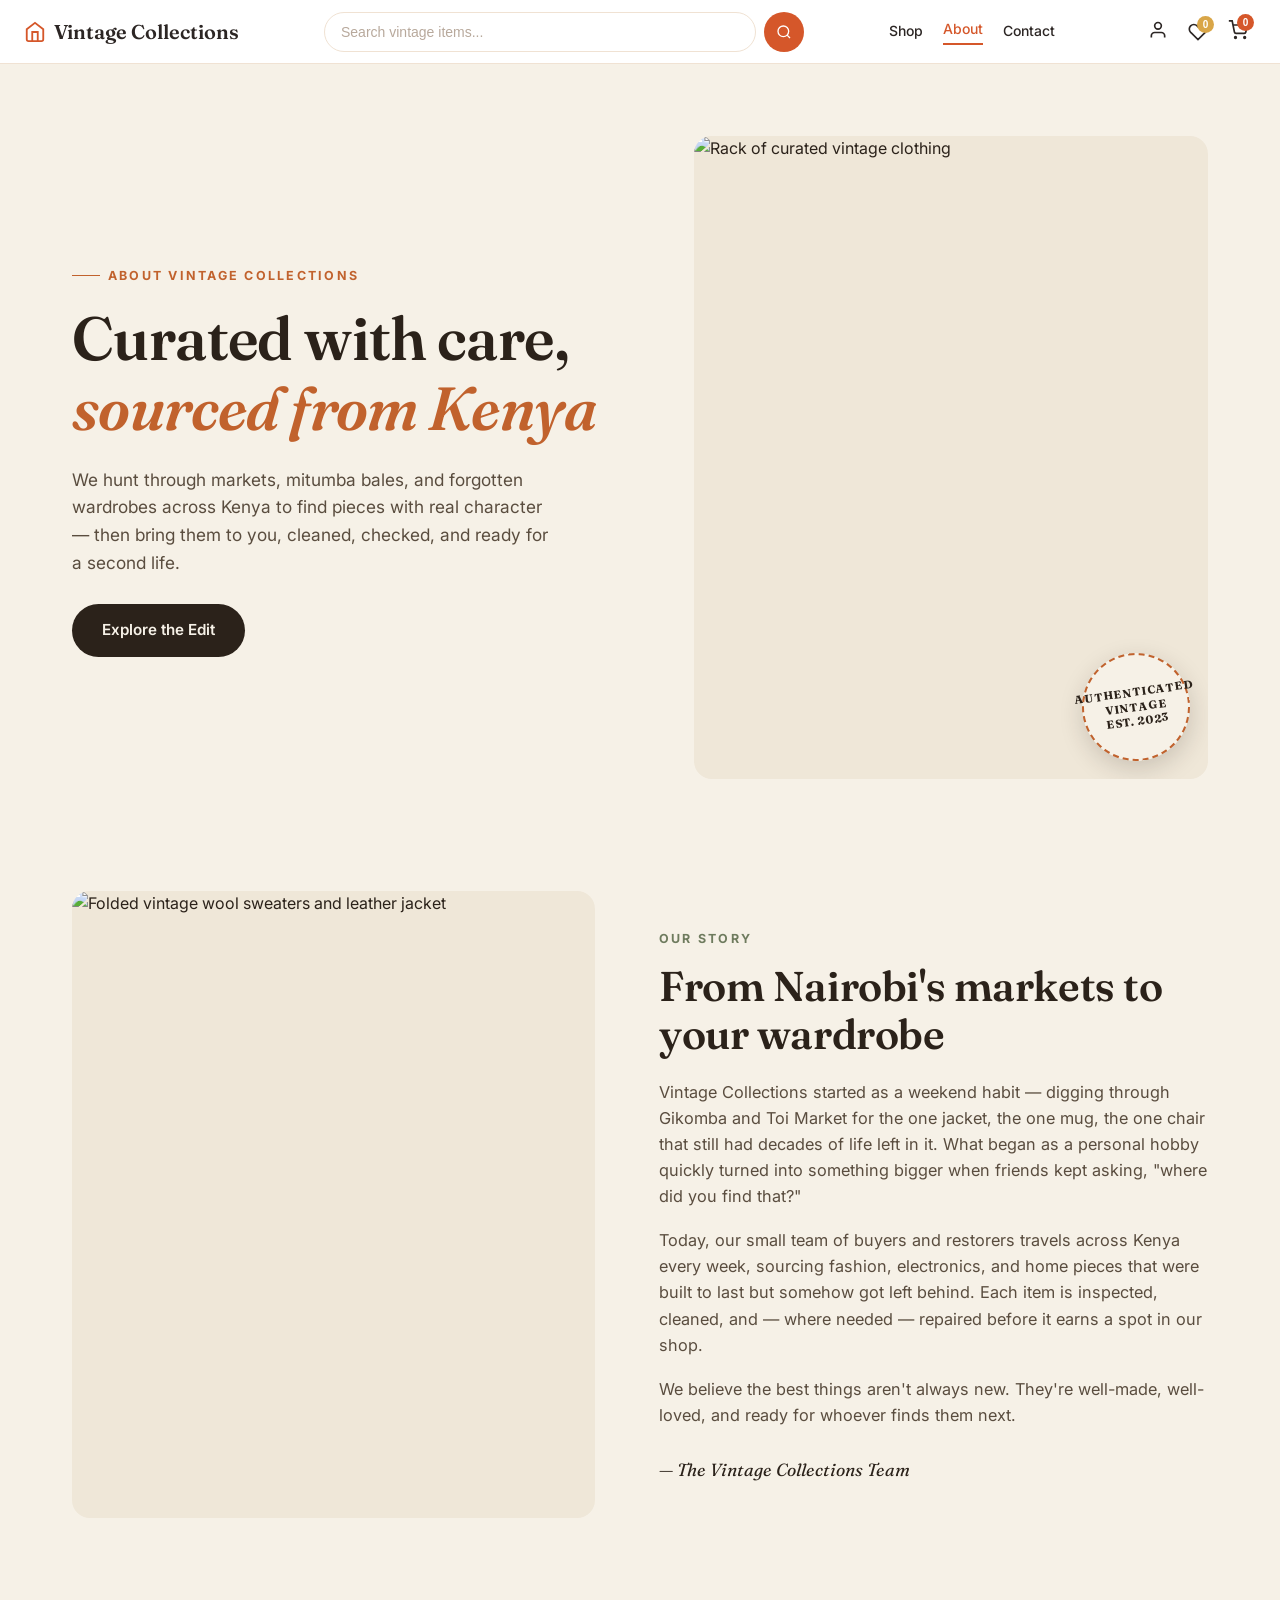
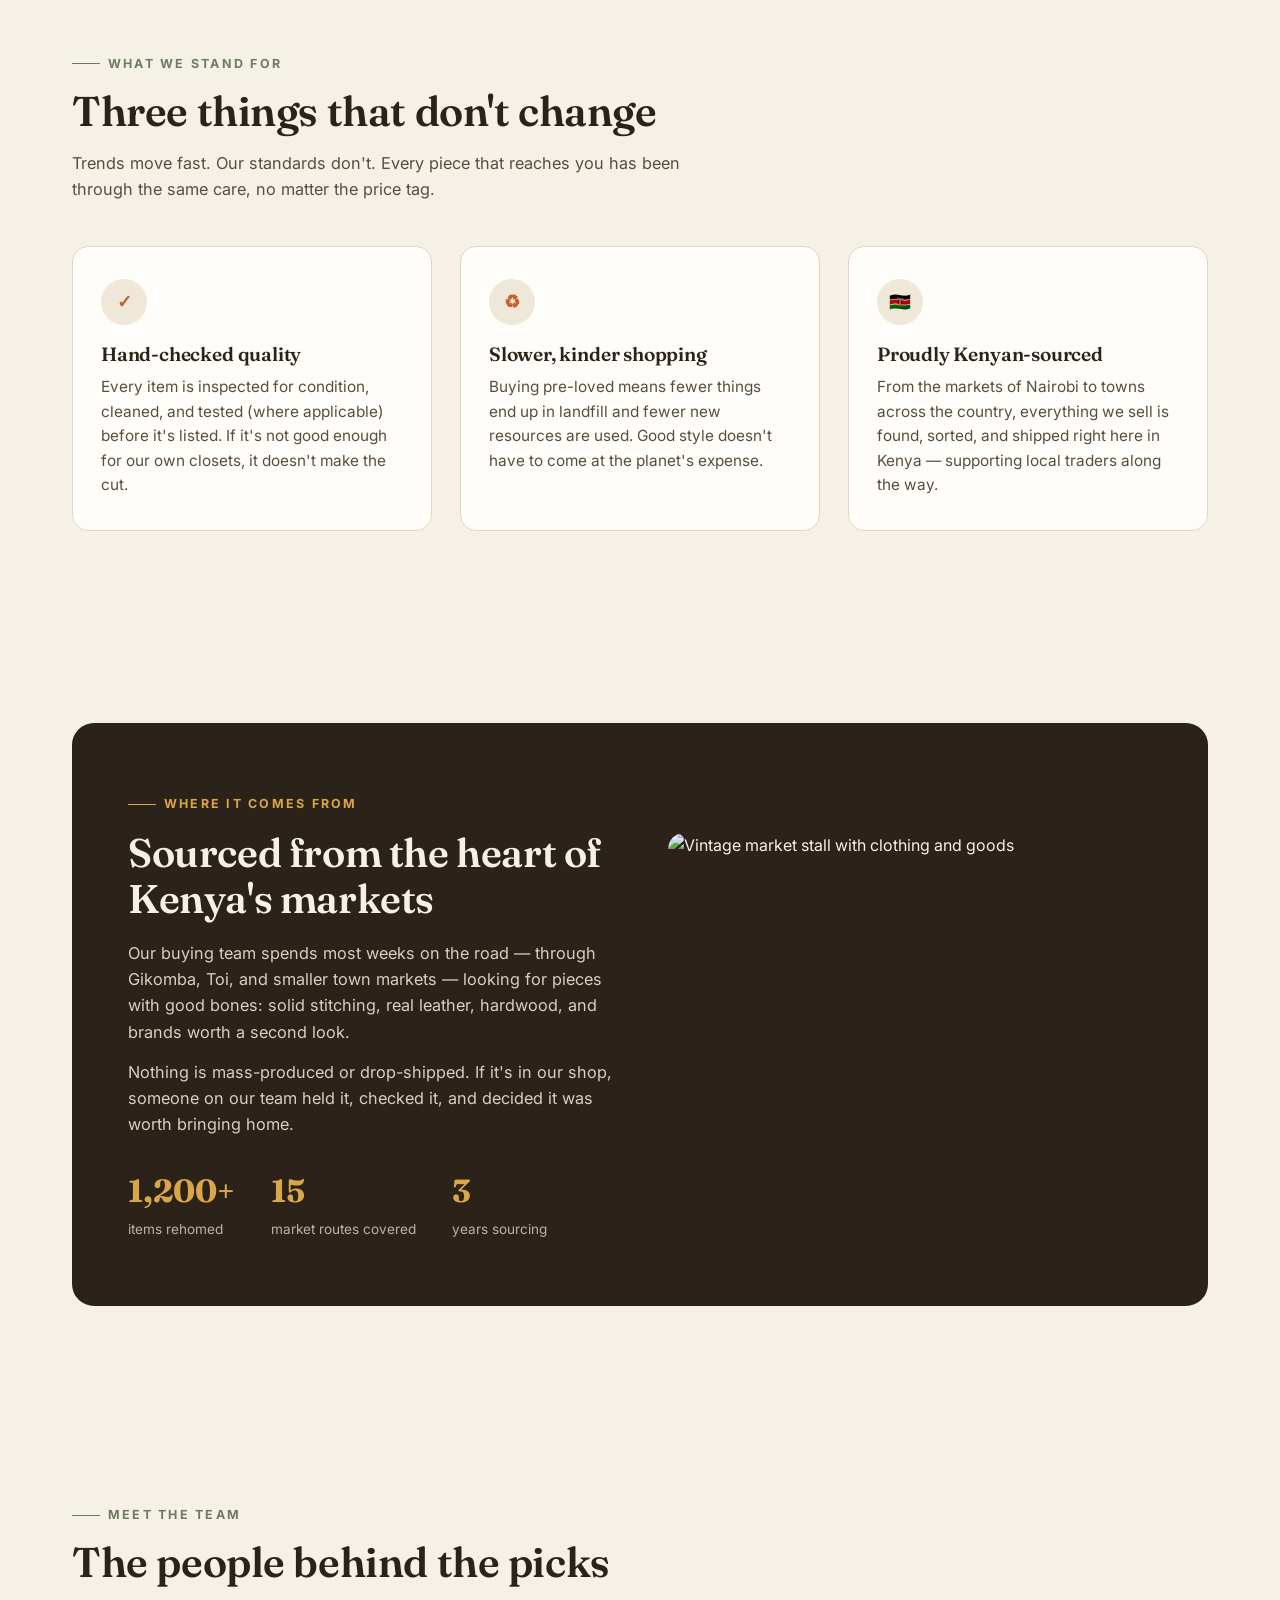
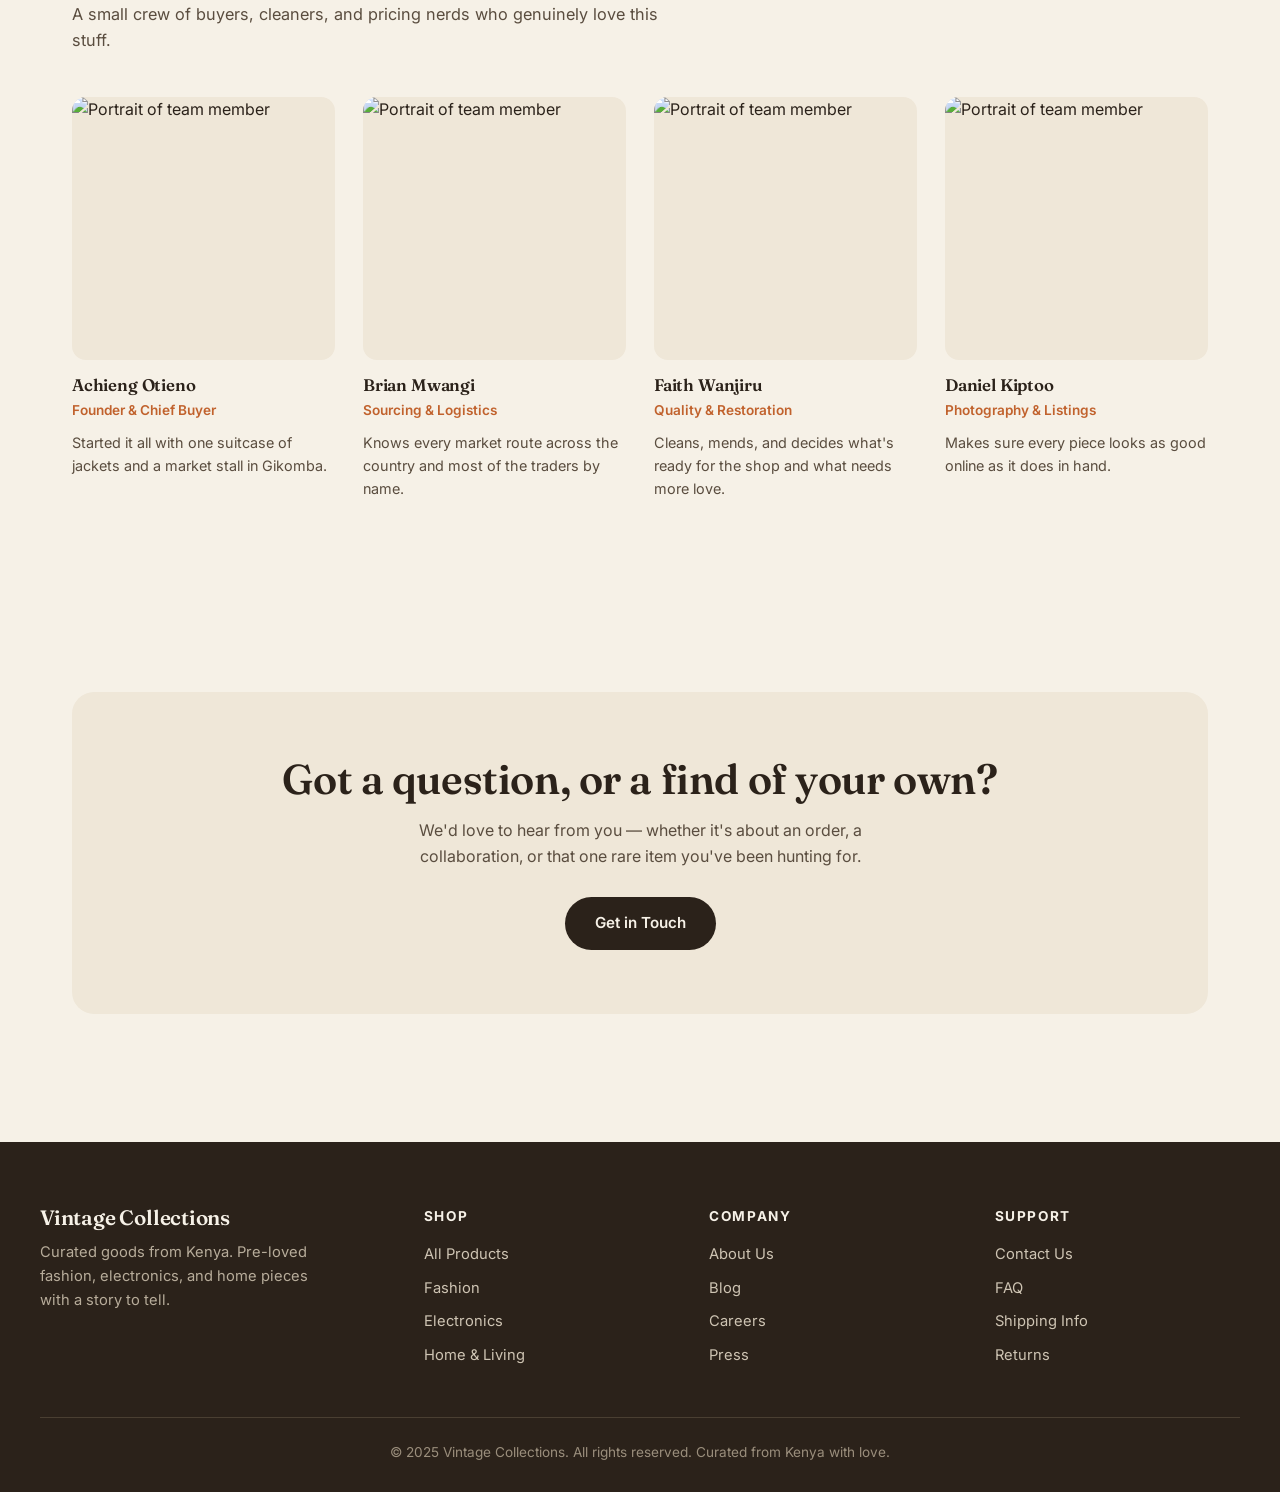
==== about.html @ 9d2c9db1 "contact and about page added" ====
<!doctype html>
<html lang="en">
  <head>
    <meta charset="UTF-8" />
    <meta name="viewport" content="width=device-width, initial-scale=1.0" />
    <title>About Us - Vintage Collections</title>
    <link rel="preconnect" href="https://fonts.googleapis.com" />
    <link rel="preconnect" href="https://fonts.gstatic.com" crossorigin />
    <link
      href="https://fonts.googleapis.com/css2?family=Fraunces:opsz,wght@9..144,400;9..144,500;9..144,600;9..144,700&family=Inter:wght@400;500;600;700&display=swap"
      rel="stylesheet"
    />
    <style>
      :root {
        --cream: #f6f1e7;
        --cream-deep: #efe7d8;
        --ink: #2b221a;
        --ink-soft: #5a4d3f;
        --terracotta: #c1622d;
        --terracotta-deep: #a24f22;
        --sage: #6e7b5e;
        --gold: #d9a648;
        --line: #e1d6c2;
        --white: #fffdf9;

        /* Nav specific variables */
        --primary: #d5572a;
        --primary-dark: #b8451f;
        --accent: #2f6f4f;
        --dark: #2c2624;
        --light: #fdf8f3;
        --border: #f0e2d3;
        --muted: #8a7d74;
      }

      * {
        box-sizing: border-box;
        margin: 0;
        padding: 0;
      }

      body {
        font-family: "Inter", sans-serif;
        background: var(--cream);
        color: var(--ink);
        line-height: 1.6;
        -webkit-font-smoothing: antialiased;
      }

      h1,
      h2,
      h3,
      h4 {
        font-family: "Fraunces", serif;
        font-weight: 600;
        line-height: 1.15;
        letter-spacing: -0.01em;
      }

      a {
        color: inherit;
        text-decoration: none;
      }
      img {
        display: block;
        max-width: 100%;
      }

      /* ============ NAV ============ */
      .nav-bar {
        background: white;
        border-bottom: 1px solid var(--border);
        padding: 0 24px;
        position: sticky;
        top: 0;
        z-index: 200;
        height: 64px;
        display: flex;
        align-items: center;
      }
      .nav-content {
        max-width: 1400px;
        margin: 0 auto;
        width: 100%;
        display: flex;
        justify-content: space-between;
        align-items: center;
        gap: 16px;
      }
      .logo {
        font-family: "Fraunces", serif;
        font-size: 20px;
        font-weight: 600;
        color: var(--dark);
        display: flex;
        align-items: center;
        gap: 8px;
        text-decoration: none;
        flex-shrink: 0;
      }
      .logo svg {
        color: var(--primary);
      }
      .search-bar {
        display: flex;
        gap: 8px;
        flex: 1;
        max-width: 480px;
      }
      .search-input {
        flex: 1;
        padding: 9px 16px;
        border: 1.5px solid var(--border);
        border-radius: 999px;
        font-size: 14px;
        outline: none;
        transition: border-color 200ms;
        background: white;
        color: var(--dark);
        min-width: 0;
      }
      .search-input::placeholder {
        color: #b8a99c;
      }
      .search-input:focus {
        border-color: var(--primary);
      }
      .search-btn {
        background-color: var(--primary);
        color: white;
        border: none;
        border-radius: 999px;
        width: 40px;
        height: 40px;
        display: flex;
        align-items: center;
        justify-content: center;
        cursor: pointer;
        flex-shrink: 0;
        transition: background-color 200ms;
      }
      .search-btn:hover {
        background-color: var(--primary-dark);
      }
      .nav-links {
        display: flex;
        gap: 20px;
        align-items: center;
      }
      .nav-link {
        color: var(--dark);
        text-decoration: none;
        font-size: 14px;
        font-weight: 500;
        transition: color 200ms;
        white-space: nowrap;
      }
      .nav-link:hover {
        color: var(--primary);
      }
      .nav-link.active {
        color: var(--primary);
        border-bottom: 2px solid var(--primary);
        padding-bottom: 2px;
      }
      .nav-icons {
        display: flex;
        gap: 4px;
        align-items: center;
      }
      .icon-btn {
        background: none;
        border: none;
        cursor: pointer;
        color: var(--dark);
        transition: color 200ms;
        padding: 8px;
        position: relative;
        border-radius: 8px;
      }
      .icon-btn:hover {
        color: var(--primary);
        background: #fdf3ee;
      }
      .cart-badge {
        position: absolute;
        top: 2px;
        right: 2px;
        background: var(--primary);
        color: white;
        border-radius: 50%;
        width: 17px;
        height: 17px;
        display: flex;
        align-items: center;
        justify-content: center;
        font-size: 10px;
        font-weight: 700;
      }
      .hamburger-btn {
        display: none;
        background: none;
        border: none;
        cursor: pointer;
        color: var(--dark);
        padding: 8px;
        border-radius: 8px;
        flex-shrink: 0;
      }
      .hamburger-btn:hover {
        background: #fdf3ee;
      }

      .desktop-wishlist {
        display: flex;
      }

      /* ============ MOBILE NAV DRAWER ============ */
      .mobile-nav-overlay {
        display: none;
        position: fixed;
        inset: 0;
        background: rgba(44, 38, 36, 0.5);
        z-index: 300;
      }
      .mobile-nav-drawer {
        position: fixed;
        top: 0;
        right: 0;
        width: 280px;
        height: 100vh;
        background: white;
        z-index: 400;
        padding: 24px;
        transform: translateX(100%);
        transition: transform 300ms ease;
        overflow-y: auto;
      }
      .mobile-nav-drawer.open {
        transform: translateX(0);
      }
      .mobile-nav-overlay.open {
        display: block;
      }
      .drawer-close {
        display: flex;
        justify-content: flex-end;
        margin-bottom: 24px;
      }
      .close-btn {
        background: none;
        border: none;
        cursor: pointer;
        color: var(--dark);
        padding: 8px;
        border-radius: 8px;
      }
      .close-btn:hover {
        background: #fdf3ee;
        color: var(--primary);
      }
      .drawer-links {
        display: flex;
        flex-direction: column;
        gap: 4px;
        margin-bottom: 24px;
      }
      .drawer-link {
        display: block;
        padding: 12px 16px;
        color: var(--dark);
        text-decoration: none;
        font-size: 15px;
        font-weight: 500;
        border-radius: 10px;
        transition: all 200ms;
      }
      .drawer-link:hover,
      .drawer-link.active {
        background: #fdf3ee;
        color: var(--primary);
      }
      .drawer-divider {
        height: 1px;
        background: var(--border);
        margin: 16px 0;
      }
      .drawer-action {
        display: flex;
        align-items: center;
        gap: 10px;
        padding: 12px 16px;
        color: var(--dark);
        font-size: 15px;
        font-weight: 500;
        border-radius: 10px;
        cursor: pointer;
        transition: all 200ms;
        background: none;
        border: none;
        width: 100%;
        text-align: left;
      }
      .drawer-action:hover {
        background: #fdf3ee;
        color: var(--primary);
      }

      /* ============ MOBILE SEARCH ============ */
      .mobile-search-bar {
        display: none;
        padding: 10px 16px;
        background: white;
        border-bottom: 1px solid var(--border);
      }
      .mobile-search-inner {
        display: flex;
        gap: 8px;
      }

      @media (max-width: 860px) {
        .desktop-wishlist {
          display: none !important;
        }
        .nav-links,
        .search-bar {
          display: none !important;
        }
        .hamburger-btn {
          display: flex !important;
        }
        .mobile-search-bar {
          display: block !important;
        }
      }
      /* ===== HERO ===== */
      .hero {
        max-width: 1200px;
        margin: 0 auto;
        padding: 72px 32px 48px;
        display: grid;
        grid-template-columns: 1.1fr 1fr;
        gap: 56px;
        align-items: center;
      }
      .hero-copy .eyebrow {
        display: inline-flex;
        align-items: center;
        gap: 8px;
        font-size: 0.78rem;
        font-weight: 700;
        letter-spacing: 0.18em;
        text-transform: uppercase;
        color: var(--terracotta);
        margin-bottom: 18px;
      }
      .hero-copy .eyebrow::before {
        content: "";
        width: 28px;
        height: 1px;
        background: var(--terracotta);
      }
      .hero-copy h1 {
        font-size: clamp(2.4rem, 5vw, 3.8rem);
        margin-bottom: 22px;
      }
      .hero-copy h1 em {
        font-style: italic;
        color: var(--terracotta);
      }
      .hero-copy p {
        font-size: 1.08rem;
        color: var(--ink-soft);
        max-width: 480px;
        margin-bottom: 28px;
      }
      .btn-primary {
        display: inline-block;
        background: var(--ink);
        color: var(--cream);
        padding: 14px 30px;
        border-radius: 999px;
        font-weight: 600;
        font-size: 0.95rem;
        transition:
          background 0.2s ease,
          transform 0.2s ease;
      }
      .btn-primary:hover {
        background: var(--terracotta-deep);
        transform: translateY(-1px);
      }

      .hero-art {
        position: relative;
        border-radius: 18px;
        overflow: hidden;
        aspect-ratio: 4/5;
        background: var(--cream-deep);
      }
      .hero-art img {
        width: 100%;
        height: 100%;
        object-fit: cover;
      }
      .hero-stamp {
        position: absolute;
        bottom: 18px;
        right: 18px;
        width: 108px;
        height: 108px;
        border-radius: 50%;
        background: var(--cream);
        border: 2px dashed var(--terracotta);
        display: flex;
        align-items: center;
        justify-content: center;
        text-align: center;
        font-family: "Fraunces", serif;
        font-size: 0.7rem;
        font-weight: 700;
        letter-spacing: 0.08em;
        text-transform: uppercase;
        color: var(--ink);
        line-height: 1.3;
        box-shadow: 0 8px 24px rgba(43, 34, 26, 0.18);
        transform: rotate(-8deg);
      }

      @media (max-width: 860px) {
        .hero {
          grid-template-columns: 1fr;
          padding-top: 40px;
        }
        .hero-art {
          order: -1;
          aspect-ratio: 16/10;
        }
      }

      /* ===== SECTION SHELL ===== */
      section {
        max-width: 1200px;
        margin: 0 auto;
        padding: 64px 32px;
      }
      .section-head {
        max-width: 620px;
        margin-bottom: 44px;
      }
      .section-head .eyebrow {
        display: inline-flex;
        align-items: center;
        gap: 8px;
        font-size: 0.78rem;
        font-weight: 700;
        letter-spacing: 0.18em;
        text-transform: uppercase;
        color: var(--sage);
        margin-bottom: 14px;
      }
      .section-head .eyebrow::before {
        content: "";
        width: 28px;
        height: 1px;
        background: var(--sage);
      }
      .section-head h2 {
        font-size: clamp(1.8rem, 3.4vw, 2.6rem);
        margin-bottom: 14px;
      }
      .section-head p {
        color: var(--ink-soft);
        font-size: 1.02rem;
      }

      /* ===== STORY (image + text) ===== */
      .story {
        display: grid;
        grid-template-columns: 1fr 1.05fr;
        gap: 64px;
        align-items: center;
      }
      .story-art {
        border-radius: 18px;
        overflow: hidden;
        aspect-ratio: 5/6;
        background: var(--cream-deep);
      }
      .story-art img {
        width: 100%;
        height: 100%;
        object-fit: cover;
      }
      .story-text h2 {
        font-size: clamp(1.8rem, 3.4vw, 2.6rem);
        margin-bottom: 20px;
      }
      .story-text p {
        color: var(--ink-soft);
        margin-bottom: 18px;
        font-size: 1.02rem;
      }
      .story-text p:last-of-type {
        margin-bottom: 0;
      }
      .story-text .signature {
        margin-top: 28px;
        font-family: "Fraunces", serif;
        font-style: italic;
        font-size: 1.1rem;
        color: var(--ink);
      }

      @media (max-width: 860px) {
        .story {
          grid-template-columns: 1fr;
          gap: 32px;
        }
        .story-art {
          order: -1;
        }
      }

      /* ===== VALUES ===== */
      .values-grid {
        display: grid;
        grid-template-columns: repeat(3, 1fr);
        gap: 28px;
      }
      .value-card {
        background: var(--white);
        border: 1px solid var(--line);
        border-radius: 16px;
        padding: 32px 28px;
      }
      .value-card .mark {
        width: 46px;
        height: 46px;
        border-radius: 50%;
        background: var(--cream-deep);
        display: flex;
        align-items: center;
        justify-content: center;
        margin-bottom: 18px;
        font-family: "Fraunces", serif;
        font-weight: 700;
        font-size: 1.1rem;
        color: var(--terracotta);
      }
      .value-card h3 {
        font-size: 1.2rem;
        margin-bottom: 10px;
      }
      .value-card p {
        color: var(--ink-soft);
        font-size: 0.96rem;
      }

      @media (max-width: 860px) {
        .values-grid {
          grid-template-columns: 1fr;
          gap: 20px;
        }
      }

      /* ===== SOURCING BANNER ===== */
      .sourcing {
        background: var(--ink);
        color: var(--cream);
        border-radius: 22px;
        padding: 64px 56px;
        display: grid;
        grid-template-columns: 1fr 1fr;
        gap: 56px;
        align-items: center;
        margin: 64px auto;
      }
      .sourcing .eyebrow {
        display: inline-flex;
        align-items: center;
        gap: 8px;
        font-size: 0.78rem;
        font-weight: 700;
        letter-spacing: 0.18em;
        text-transform: uppercase;
        color: var(--gold);
        margin-bottom: 16px;
      }
      .sourcing .eyebrow::before {
        content: "";
        width: 28px;
        height: 1px;
        background: var(--gold);
      }
      .sourcing h2 {
        font-size: clamp(1.8rem, 3.4vw, 2.5rem);
        margin-bottom: 18px;
      }
      .sourcing p {
        color: #d8cfc0;
        font-size: 1.02rem;
        margin-bottom: 14px;
      }
      .sourcing-stats {
        display: flex;
        gap: 36px;
        margin-top: 28px;
        flex-wrap: wrap;
      }
      .sourcing-stats div strong {
        display: block;
        font-family: "Fraunces", serif;
        font-size: 2rem;
        color: var(--gold);
      }
      .sourcing-stats div span {
        font-size: 0.85rem;
        color: #bdb3a2;
      }
      .sourcing-art {
        border-radius: 16px;
        overflow: hidden;
        aspect-ratio: 4/3;
      }
      .sourcing-art img {
        width: 100%;
        height: 100%;
        object-fit: cover;
      }

      @media (max-width: 860px) {
        .sourcing {
          grid-template-columns: 1fr;
          padding: 40px 28px;
          gap: 32px;
        }
        .sourcing-art {
          order: -1;
        }
      }

      /* ===== TEAM ===== */
      .team-grid {
        display: grid;
        grid-template-columns: repeat(4, 1fr);
        gap: 28px;
      }
      .team-card .photo {
        border-radius: 14px;
        overflow: hidden;
        aspect-ratio: 1/1;
        margin-bottom: 16px;
        background: var(--cream-deep);
      }
      .team-card .photo img {
        width: 100%;
        height: 100%;
        object-fit: cover;
      }
      .team-card h4 {
        font-size: 1.05rem;
        margin-bottom: 2px;
      }
      .team-card span {
        font-size: 0.85rem;
        color: var(--terracotta);
        font-weight: 600;
      }
      .team-card p {
        font-size: 0.9rem;
        color: var(--ink-soft);
        margin-top: 8px;
      }

      @media (max-width: 980px) {
        .team-grid {
          grid-template-columns: repeat(2, 1fr);
          gap: 24px;
        }
      }
      @media (max-width: 560px) {
        .team-grid {
          grid-template-columns: 1fr;
        }
      }

      /* ===== CTA ===== */
      .cta {
        text-align: center;
        background: var(--cream-deep);
        border-radius: 22px;
        padding: 64px 32px;
        margin: 64px auto;
      }
      .cta h2 {
        font-size: clamp(1.8rem, 3.4vw, 2.6rem);
        margin-bottom: 14px;
      }
      .cta p {
        color: var(--ink-soft);
        max-width: 480px;
        margin: 0 auto 28px;
      }

      /* ===== FOOTER ===== */
      footer {
        background: var(--ink);
        color: #cec4b3;
        padding: 64px 32px 28px;
      }
      .footer-inner {
        max-width: 1200px;
        margin: 0 auto;
        display: grid;
        grid-template-columns: 1.4fr 1fr 1fr 1fr;
        gap: 40px;
        padding-bottom: 40px;
        border-bottom: 1px solid #4a3f32;
      }
      .footer-inner h4 {
        font-family: "Fraunces", serif;
        color: var(--cream);
        font-size: 1.3rem;
        margin-bottom: 12px;
      }
      .footer-brand p {
        font-size: 0.92rem;
        max-width: 280px;
        color: #b7ac9a;
      }
      .footer-col h5 {
        color: var(--cream);
        font-size: 0.85rem;
        font-weight: 700;
        letter-spacing: 0.12em;
        text-transform: uppercase;
        margin-bottom: 16px;
      }
      .footer-col ul {
        list-style: none;
      }
      .footer-col li {
        margin-bottom: 10px;
        font-size: 0.92rem;
      }
      .footer-col a:hover {
        color: var(--gold);
      }
      .footer-bottom {
        max-width: 1200px;
        margin: 0 auto;
        padding-top: 24px;
        font-size: 0.85rem;
        color: #9a8e7c;
        text-align: center;
      }

      @media (max-width: 860px) {
        .footer-inner {
          grid-template-columns: 1fr 1fr;
          gap: 32px;
        }
        .footer-brand {
          grid-column: 1/-1;
        }
      }
    </style>
  </head>
  <body>
    <!-- ============ NAV BAR ============ -->
    <nav class="nav-bar">
      <div class="nav-content">
        <a href="index.html" class="logo">
          <svg
            viewBox="0 0 24 24"
            fill="none"
            stroke="currentColor"
            stroke-width="2"
            width="22"
            height="22"
          >
            <path d="M3 9l9-7 9 7v11a2 2 0 0 1-2 2H5a2 2 0 0 1-2-2z"></path>
            <polyline points="9 22 9 12 15 12 15 22"></polyline>
          </svg>
          <span>Vintage Collections</span>
        </a>

        <!-- Desktop Search -->
        <div class="search-bar">
          <input
            type="text"
            class="search-input"
            id="search-input"
            placeholder="Search vintage items..."
          />
          <button class="search-btn" onclick="performSearch()">
            <svg
              viewBox="0 0 24 24"
              fill="none"
              stroke="currentColor"
              stroke-width="2"
              width="16"
              height="16"
            >
              <circle cx="11" cy="11" r="8"></circle>
              <path d="m21 21-4.35-4.35"></path>
            </svg>
          </button>
        </div>

        <!-- Desktop Nav Links -->
        <div class="nav-links">
          <a href="shop.html" class="nav-link">Shop</a>
          <a href="about.html" class="nav-link active">About</a>
          <a href="contact.html" class="nav-link">Contact</a>
        </div>

        <!-- Icons -->
        <div class="nav-icons">
          <button class="icon-btn" onclick="goToAccount()" title="Account">
            <svg
              viewBox="0 0 24 24"
              fill="none"
              stroke="currentColor"
              stroke-width="2"
              width="20"
              height="20"
            >
              <path d="M20 21v-2a4 4 0 0 0-4-4H8a4 4 0 0 0-4 4v2"></path>
              <circle cx="12" cy="7" r="4"></circle>
            </svg>
          </button>
          <button
            class="icon-btn desktop-wishlist"
            onclick="toggleWishlistPanel()"
            title="Wishlist"
          >
            <svg
              viewBox="0 0 24 24"
              fill="none"
              stroke="currentColor"
              stroke-width="2"
              width="20"
              height="20"
            >
              <path
                d="M20.84 4.61a5.5 5.5 0 0 0-7.78 0L12 5.67l-1.06-1.06a5.5 5.5 0 0 0-7.78 7.78l1.06 1.06L12 21.23l7.78-7.78 1.06-1.06a5.5 5.5 0 0 0 0-7.78z"
              ></path>
            </svg>
            <span
              class="cart-badge"
              id="wishlist-count"
              style="background: var(--gold)"
              >0</span
            >
          </button>
          <button class="icon-btn" onclick="goToCart()" title="Cart">
            <svg
              viewBox="0 0 24 24"
              fill="none"
              stroke="currentColor"
              stroke-width="2"
              width="20"
              height="20"
            >
              <circle cx="9" cy="21" r="1"></circle>
              <circle cx="20" cy="21" r="1"></circle>
              <path
                d="M1 1h4l2.68 13.39a2 2 0 0 0 2 1.61h9.72a2 2 0 0 0 2-1.61L23 6H6"
              ></path>
            </svg>
            <span class="cart-badge" id="cart-count">0</span>
          </button>
          <!-- Hamburger -->
          <button class="hamburger-btn" onclick="openMobileNav()" title="Menu">
            <svg
              viewBox="0 0 24 24"
              fill="none"
              stroke="currentColor"
              stroke-width="2"
              width="22"
              height="22"
            >
              <line x1="3" y1="6" x2="21" y2="6"></line>
              <line x1="3" y1="12" x2="21" y2="12"></line>
              <line x1="3" y1="18" x2="21" y2="18"></line>
            </svg>
          </button>
        </div>
      </div>
    </nav>

    <!-- Mobile Search Bar -->
    <div class="mobile-search-bar">
      <div class="mobile-search-inner">
        <input
          type="text"
          class="search-input"
          id="mobile-search-input"
          placeholder="Search vintage items..."
          style="flex: 1"
        />
        <button class="search-btn" onclick="performMobileSearch()">
          <svg
            viewBox="0 0 24 24"
            fill="none"
            stroke="currentColor"
            stroke-width="2"
            width="16"
            height="16"
          >
            <circle cx="11" cy="11" r="8"></circle>
            <path d="m21 21-4.35-4.35"></path>
          </svg>
        </button>
      </div>
    </div>

    <!-- Mobile Nav Drawer -->
    <div
      class="mobile-nav-overlay"
      id="mobile-nav-overlay"
      onclick="closeMobileNav()"
    ></div>
    <div class="mobile-nav-drawer" id="mobile-nav-drawer">
      <div class="drawer-close">
        <button class="close-btn" onclick="closeMobileNav()">
          <svg
            viewBox="0 0 24 24"
            fill="none"
            stroke="currentColor"
            stroke-width="2"
            width="22"
            height="22"
          >
            <line x1="18" y1="6" x2="6" y2="18"></line>
            <line x1="6" y1="6" x2="18" y2="18"></line>
          </svg>
        </button>
      </div>
      <div class="drawer-links">
        <a href="index.html" class="drawer-link">Home</a>
        <a href="shop.html" class="drawer-link">Shop</a>
        <a href="about.html" class="drawer-link active">About</a>
        <a href="contact.html" class="drawer-link">Contact</a>
      </div>
      <div class="drawer-divider"></div>
      <button
        class="drawer-action"
        onclick="
          goToAccount();
          closeMobileNav();
        "
      >
        <svg
          viewBox="0 0 24 24"
          fill="none"
          stroke="currentColor"
          stroke-width="2"
          width="18"
          height="18"
        >
          <path d="M20 21v-2a4 4 0 0 0-4-4H8a4 4 0 0 0-4 4v2"></path>
          <circle cx="12" cy="7" r="4"></circle>
        </svg>
        My Account
      </button>
      <button
        class="drawer-action"
        onclick="
          toggleWishlistPanel();
          closeMobileNav();
        "
      >
        <svg
          viewBox="0 0 24 24"
          fill="none"
          stroke="currentColor"
          stroke-width="2"
          width="18"
          height="18"
        >
          <path
            d="M20.84 4.61a5.5 5.5 0 0 0-7.78 0L12 5.67l-1.06-1.06a5.5 5.5 0 0 0-7.78 7.78l1.06 1.06L12 21.23l7.78-7.78 1.06-1.06a5.5 5.5 0 0 0 0-7.78z"
          ></path>
        </svg>
        Wishlist
      </button>
      <button
        class="drawer-action"
        onclick="
          goToCart();
          closeMobileNav();
        "
      >
        <svg
          viewBox="0 0 24 24"
          fill="none"
          stroke="currentColor"
          stroke-width="2"
          width="18"
          height="18"
        >
          <circle cx="9" cy="21" r="1"></circle>
          <circle cx="20" cy="21" r="1"></circle>
          <path
            d="M1 1h4l2.68 13.39a2 2 0 0 0 2 1.61h9.72a2 2 0 0 0 2-1.61L23 6H6"
          ></path>
        </svg>
        Cart
      </button>
      <div class="drawer-divider"></div>
      <button
        class="drawer-action"
        onclick="
          openAllFilters();
          closeMobileNav();
        "
      >
        <svg
          viewBox="0 0 24 24"
          fill="none"
          stroke="currentColor"
          stroke-width="2"
          width="18"
          height="18"
        >
          <line x1="4" y1="6" x2="20" y2="6"></line>
          <line x1="8" y1="12" x2="20" y2="12"></line>
          <line x1="4" y1="18" x2="20" y2="18"></line>
        </svg>
        Filters
      </button>
    </div>

    <!-- HERO -->
    <section class="hero">
      <div class="hero-copy">
        <div class="eyebrow">About Vintage Collections</div>
        <h1>Curated with care, <em>sourced from Kenya</em></h1>
        <p>
          We hunt through markets, mitumba bales, and forgotten wardrobes across
          Kenya to find pieces with real character — then bring them to you,
          cleaned, checked, and ready for a second life.
        </p>
        <a href="shop.html" class="btn-primary">Explore the Edit</a>
      </div>
      <div class="hero-art">
        <img
          src="https://www.pinterest.com/pin/611997036917099411/"
          alt="Rack of curated vintage clothing"
        />
        <div class="hero-stamp">Authenticated<br />Vintage<br />Est. 2023</div>
      </div>
    </section>

    <!-- STORY -->
    <section class="story">
      <div class="story-art">
        <img
          src="https://images.unsplash.com/photo-1567401893414-76b7b1e5a7a5?q=80&w=900&auto=format&fit=crop"
          alt="Folded vintage wool sweaters and leather jacket"
        />
      </div>
      <div class="story-text">
        <div
          class="eyebrow"
          style="
            display: inline-flex;
            align-items: center;
            gap: 8px;
            font-size: 0.78rem;
            font-weight: 700;
            letter-spacing: 0.18em;
            text-transform: uppercase;
            color: var(--sage);
            margin-bottom: 14px;
          "
        >
          Our Story
        </div>
        <h2>From Nairobi's markets to your wardrobe</h2>
        <p>
          Vintage Collections started as a weekend habit — digging through
          Gikomba and Toi Market for the one jacket, the one mug, the one chair
          that still had decades of life left in it. What began as a personal
          hobby quickly turned into something bigger when friends kept asking,
          "where did you find that?"
        </p>
        <p>
          Today, our small team of buyers and restorers travels across Kenya
          every week, sourcing fashion, electronics, and home pieces that were
          built to last but somehow got left behind. Each item is inspected,
          cleaned, and — where needed — repaired before it earns a spot in our
          shop.
        </p>
        <p>
          We believe the best things aren't always new. They're well-made,
          well-loved, and ready for whoever finds them next.
        </p>
        <div class="signature">— The Vintage Collections Team</div>
      </div>
    </section>

    <!-- VALUES -->
    <section>
      <div class="section-head">
        <div class="eyebrow">What We Stand For</div>
        <h2>Three things that don't change</h2>
        <p>
          Trends move fast. Our standards don't. Every piece that reaches you
          has been through the same care, no matter the price tag.
        </p>
      </div>
      <div class="values-grid">
        <div class="value-card">
          <div class="mark">✓</div>
          <h3>Hand-checked quality</h3>
          <p>
            Every item is inspected for condition, cleaned, and tested (where
            applicable) before it's listed. If it's not good enough for our own
            closets, it doesn't make the cut.
          </p>
        </div>
        <div class="value-card">
          <div class="mark">♻</div>
          <h3>Slower, kinder shopping</h3>
          <p>
            Buying pre-loved means fewer things end up in landfill and fewer new
            resources are used. Good style doesn't have to come at the planet's
            expense.
          </p>
        </div>
        <div class="value-card">
          <div class="mark">🇰🇪</div>
          <h3>Proudly Kenyan-sourced</h3>
          <p>
            From the markets of Nairobi to towns across the country, everything
            we sell is found, sorted, and shipped right here in Kenya —
            supporting local traders along the way.
          </p>
        </div>
      </div>
    </section>

    <!-- SOURCING -->
    <section>
      <div class="sourcing">
        <div>
          <div class="eyebrow">Where It Comes From</div>
          <h2>Sourced from the heart of Kenya's markets</h2>
          <p>
            Our buying team spends most weeks on the road — through Gikomba,
            Toi, and smaller town markets — looking for pieces with good bones:
            solid stitching, real leather, hardwood, and brands worth a second
            look.
          </p>
          <p>
            Nothing is mass-produced or drop-shipped. If it's in our shop,
            someone on our team held it, checked it, and decided it was worth
            bringing home.
          </p>
          <div class="sourcing-stats">
            <div>
              <strong>1,200+</strong>
              <span>items rehomed</span>
            </div>
            <div>
              <strong>15</strong>
              <span>market routes covered</span>
            </div>
            <div>
              <strong>3</strong>
              <span>years sourcing</span>
            </div>
          </div>
        </div>
        <div class="sourcing-art">
          <img
            src="https://images.unsplash.com/photo-1601084881623-cdf9a8ea242c?q=80&w=900&auto=format&fit=crop"
            alt="Vintage market stall with clothing and goods"
          />
        </div>
      </div>
    </section>

    <!-- TEAM -->
    <section>
      <div class="section-head">
        <div class="eyebrow">Meet The Team</div>
        <h2>The people behind the picks</h2>
        <p>
          A small crew of buyers, cleaners, and pricing nerds who genuinely love
          this stuff.
        </p>
      </div>
      <div class="team-grid">
        <div class="team-card">
          <div class="photo">
            <img
              src="https://images.unsplash.com/photo-1573496359142-b8d87734a5a2?q=80&w=400&auto=format&fit=crop"
              alt="Portrait of team member"
            />
          </div>
          <h4>Achieng Otieno</h4>
          <span>Founder &amp; Chief Buyer</span>
          <p>
            Started it all with one suitcase of jackets and a market stall in
            Gikomba.
          </p>
        </div>
        <div class="team-card">
          <div class="photo">
            <img
              src="https://images.unsplash.com/photo-1607746882042-944635dfe10e?q=80&w=400&auto=format&fit=crop"
              alt="Portrait of team member"
            />
          </div>
          <h4>Brian Mwangi</h4>
          <span>Sourcing &amp; Logistics</span>
          <p>
            Knows every market route across the country and most of the traders
            by name.
          </p>
        </div>
        <div class="team-card">
          <div class="photo">
            <img
              src="https://images.unsplash.com/photo-1580489944761-15a19d654956?q=80&w=400&auto=format&fit=crop"
              alt="Portrait of team member"
            />
          </div>
          <h4>Faith Wanjiru</h4>
          <span>Quality &amp; Restoration</span>
          <p>
            Cleans, mends, and decides what's ready for the shop and what needs
            more love.
          </p>
        </div>
        <div class="team-card">
          <div class="photo">
            <img
              src="https://images.unsplash.com/photo-1556157382-97eda2d62296?q=80&w=400&auto=format&fit=crop"
              alt="Portrait of team member"
            />
          </div>
          <h4>Daniel Kiptoo</h4>
          <span>Photography &amp; Listings</span>
          <p>Makes sure every piece looks as good online as it does in hand.</p>
        </div>
      </div>
    </section>

    <!-- CTA -->
    <section>
      <div class="cta">
        <h2>Got a question, or a find of your own?</h2>
        <p>
          We'd love to hear from you — whether it's about an order, a
          collaboration, or that one rare item you've been hunting for.
        </p>
        <a href="#" class="btn-primary">Get in Touch</a>
      </div>
    </section>

    <!-- FOOTER -->
    <footer>
      <div class="footer-inner">
        <div class="footer-brand">
          <h4>Vintage Collections</h4>
          <p>
            Curated goods from Kenya. Pre-loved fashion, electronics, and home
            pieces with a story to tell.
          </p>
        </div>
        <div class="footer-col">
          <h5>Shop</h5>
          <ul>
            <li><a href="shop.html">All Products</a></li>
            <li><a href="shop.html">Fashion</a></li>
            <li><a href="shop.html">Electronics</a></li>
            <li><a href="shop.html">Home &amp; Living</a></li>
          </ul>
        </div>
        <div class="footer-col">
          <h5>Company</h5>
          <ul>
            <li><a href="about.html">About Us</a></li>
            <li><a href="#">Blog</a></li>
            <li><a href="#">Careers</a></li>
            <li><a href="#">Press</a></li>
          </ul>
        </div>
        <div class="footer-col">
          <h5>Support</h5>
          <ul>
            <li><a href="#">Contact Us</a></li>
            <li><a href="#">FAQ</a></li>
            <li><a href="#">Shipping Info</a></li>
            <li><a href="#">Returns</a></li>
          </ul>
        </div>
      </div>
      <div class="footer-bottom">
        © 2025 Vintage Collections. All rights reserved. Curated from Kenya with
        love.
      </div>
    </footer>
    <script>
      // ============ Mobile Nav ============
      function openMobileNav() {
        document.getElementById("mobile-nav-drawer").classList.add("open");
        document.getElementById("mobile-nav-overlay").classList.add("open");
        document.body.style.overflow = "hidden";
      }
      function closeMobileNav() {
        document.getElementById("mobile-nav-drawer").classList.remove("open");
        document.getElementById("mobile-nav-overlay").classList.remove("open");
        document.body.style.overflow = "";
      }

      window.goToCart = () => {
        if (window.showToast) window.showToast("🛒 Cart functionality");
        else alert("Cart clicked");
      };
      window.goToAccount = () => (window.location.href = "account.html");
      window.toggleWishlistPanel = () =>
        (window.location.href = "account.html");

      window.performSearch = () => {
        const q = document.getElementById("search-input").value.trim();
        if (q)
          window.location.href = `shop.html?search=${encodeURIComponent(q)}`;
      };
      window.performMobileSearch = () => {
        const q = document.getElementById("mobile-search-input").value.trim();
        if (q)
          window.location.href = `shop.html?search=${encodeURIComponent(q)}`;
      };

      document.addEventListener("keydown", (e) => {
        if (e.key === "Enter") {
          if (document.activeElement?.id === "search-input") performSearch();
          if (document.activeElement?.id === "mobile-search-input")
            performMobileSearch();
        }
      });

      function showToast(message) {
        const t = document.createElement("div");
        t.style.cssText =
          "position:fixed;bottom:24px;right:24px;background:#2c2624;color:white;padding:12px 20px;border-radius:10px;font-size:14px;z-index:9999;box-shadow:0 8px 24px rgba(0,0,0,0.15);";
        t.textContent = message;
        document.body.appendChild(t);
        setTimeout(() => {
          t.style.opacity = "0";
          t.style.transition = "opacity 300ms";
          setTimeout(() => t.remove(), 300);
        }, 3000);
      }
    </script>
  </body>
</html>
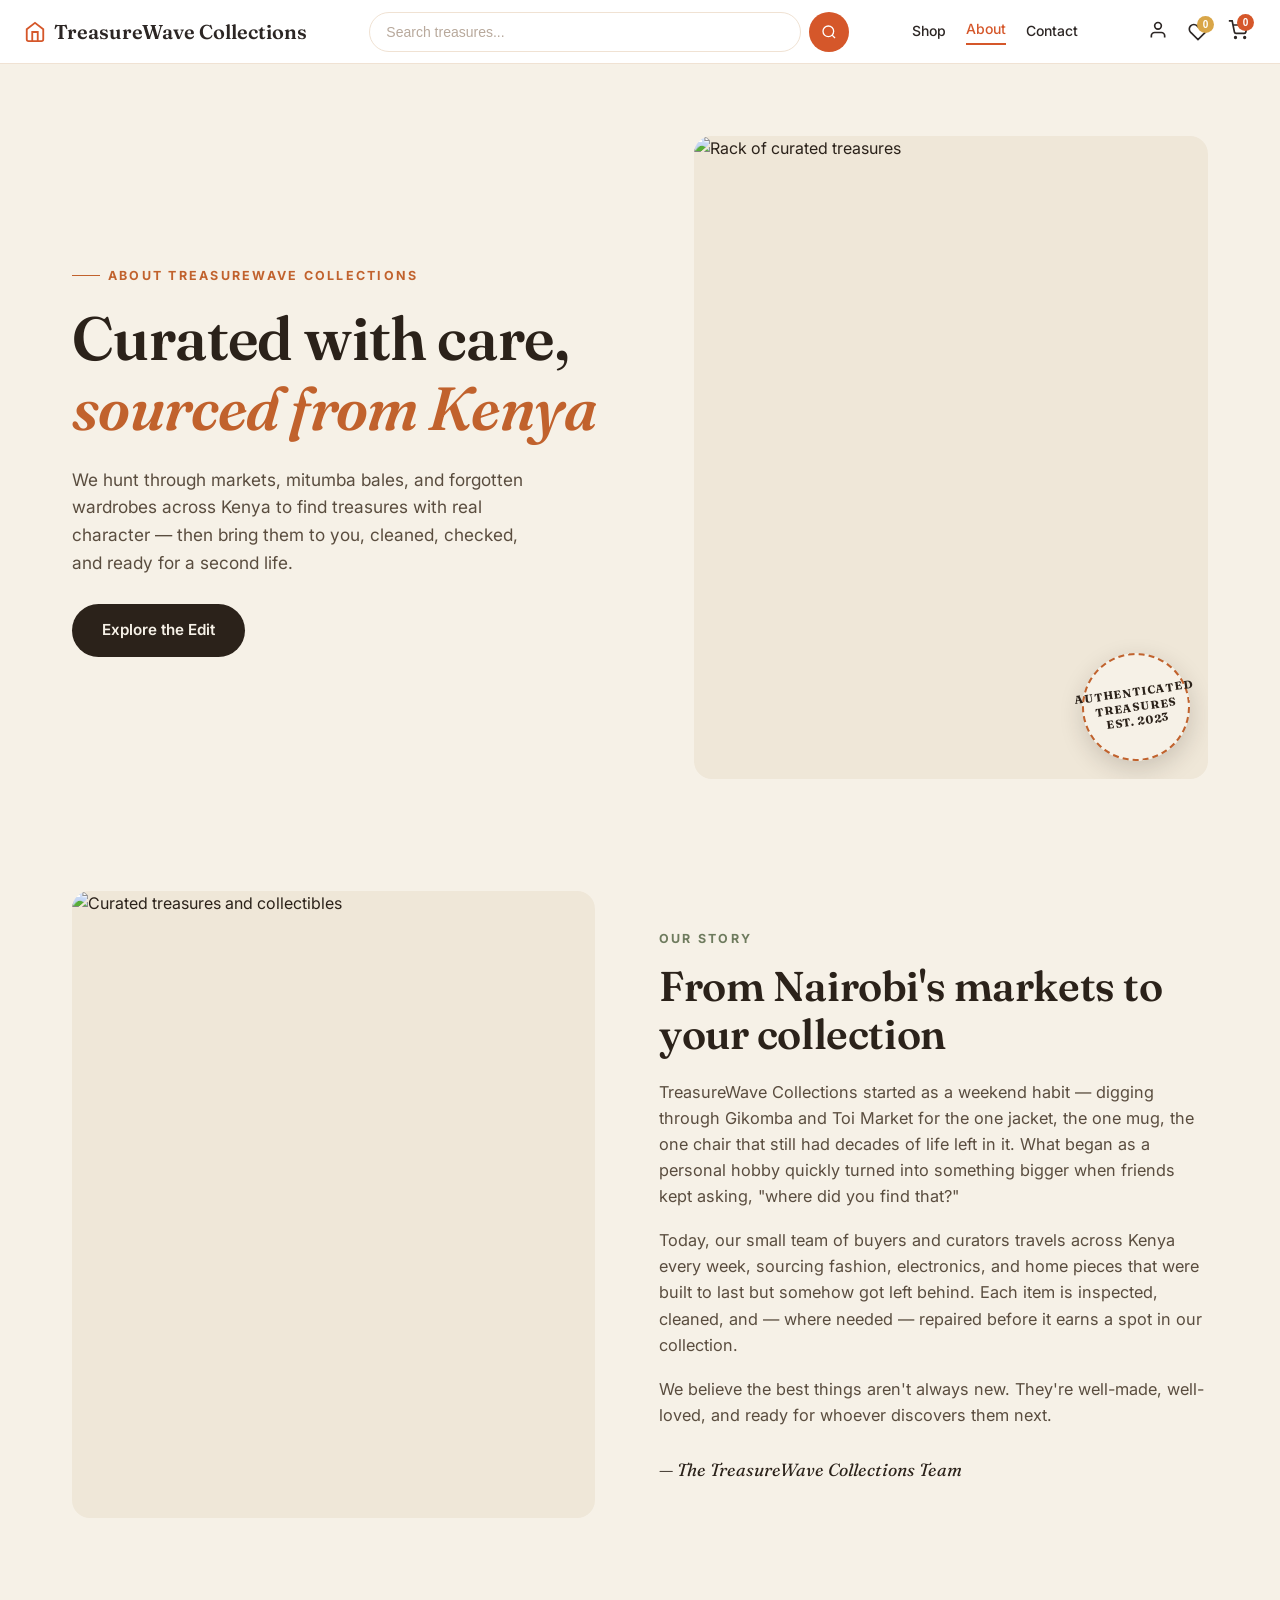
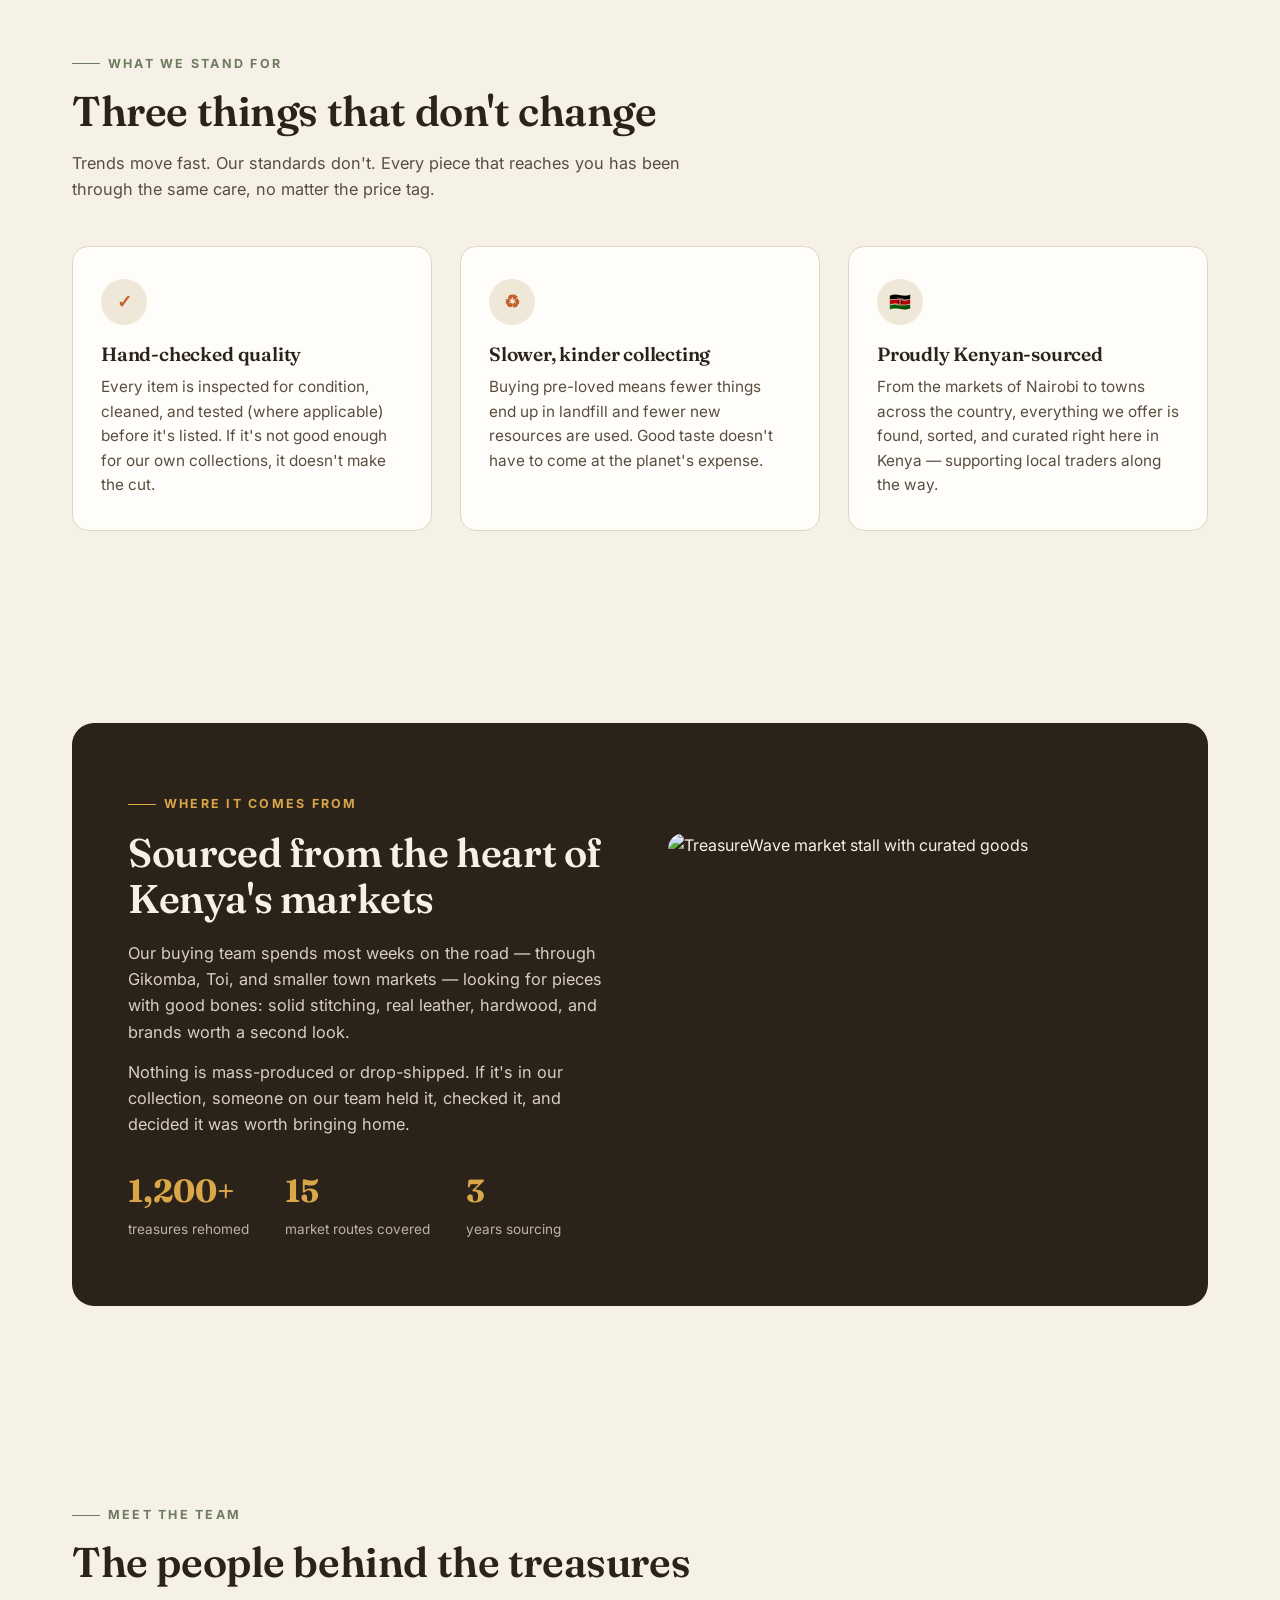
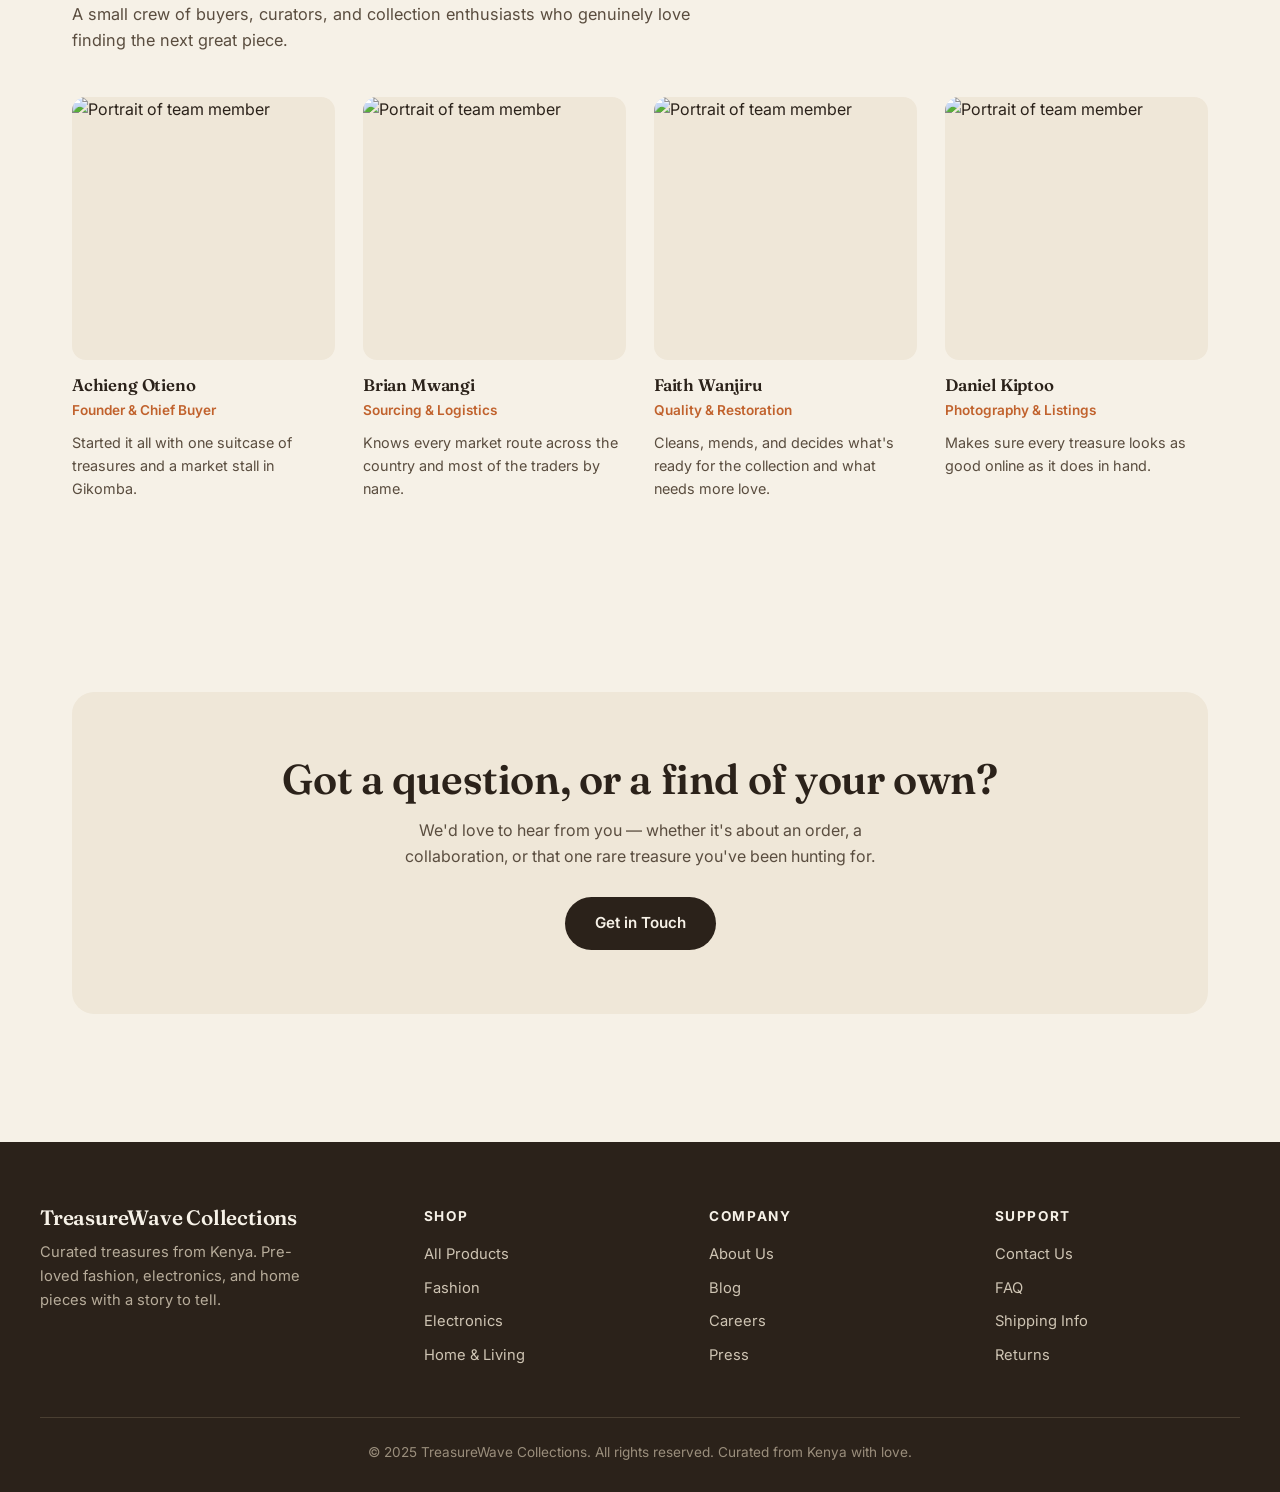
==== commit 2f24cfad: "treasurewave_adjustment" ====
--- a/about.html
+++ b/about.html
@@ -3,7 +3,7 @@
   <head>
     <meta charset="UTF-8" />
     <meta name="viewport" content="width=device-width, initial-scale=1.0" />
-    <title>About Us - Vintage Collections</title>
+    <title>About Us - TreasureWave Collections</title>
     <link rel="preconnect" href="https://fonts.googleapis.com" />
     <link rel="preconnect" href="https://fonts.gstatic.com" crossorigin />
     <link
@@ -783,7 +783,7 @@
             <path d="M3 9l9-7 9 7v11a2 2 0 0 1-2 2H5a2 2 0 0 1-2-2z"></path>
             <polyline points="9 22 9 12 15 12 15 22"></polyline>
           </svg>
-          <span>Vintage Collections</span>
+          <span>TreasureWave Collections</span>
         </a>
 
         <!-- Desktop Search -->
@@ -792,7 +792,7 @@
             type="text"
             class="search-input"
             id="search-input"
-            placeholder="Search vintage items..."
+            placeholder="Search treasures..."
           />
           <button class="search-btn" onclick="performSearch()">
             <svg
@@ -898,7 +898,7 @@
           type="text"
           class="search-input"
           id="mobile-search-input"
-          placeholder="Search vintage items..."
+          placeholder="Search treasures..."
           style="flex: 1"
         />
         <button class="search-btn" onclick="performMobileSearch()">
@@ -1037,11 +1037,11 @@
     <!-- HERO -->
     <section class="hero">
       <div class="hero-copy">
-        <div class="eyebrow">About Vintage Collections</div>
+        <div class="eyebrow">About TreasureWave Collections</div>
         <h1>Curated with care, <em>sourced from Kenya</em></h1>
         <p>
           We hunt through markets, mitumba bales, and forgotten wardrobes across
-          Kenya to find pieces with real character — then bring them to you,
+          Kenya to find treasures with real character — then bring them to you,
           cleaned, checked, and ready for a second life.
         </p>
         <a href="shop.html" class="btn-primary">Explore the Edit</a>
@@ -1049,9 +1049,11 @@
       <div class="hero-art">
         <img
           src="https://www.pinterest.com/pin/611997036917099411/"
-          alt="Rack of curated vintage clothing"
+          alt="Rack of curated treasures"
         />
-        <div class="hero-stamp">Authenticated<br />Vintage<br />Est. 2023</div>
+        <div class="hero-stamp">
+          Authenticated<br />Treasures<br />Est. 2023
+        </div>
       </div>
     </section>
 
@@ -1060,7 +1062,7 @@
       <div class="story-art">
         <img
           src="https://images.unsplash.com/photo-1567401893414-76b7b1e5a7a5?q=80&w=900&auto=format&fit=crop"
-          alt="Folded vintage wool sweaters and leather jacket"
+          alt="Curated treasures and collectibles"
         />
       </div>
       <div class="story-text">
@@ -1080,26 +1082,26 @@
         >
           Our Story
         </div>
-        <h2>From Nairobi's markets to your wardrobe</h2>
+        <h2>From Nairobi's markets to your collection</h2>
         <p>
-          Vintage Collections started as a weekend habit — digging through
+          TreasureWave Collections started as a weekend habit — digging through
           Gikomba and Toi Market for the one jacket, the one mug, the one chair
           that still had decades of life left in it. What began as a personal
           hobby quickly turned into something bigger when friends kept asking,
           "where did you find that?"
         </p>
         <p>
-          Today, our small team of buyers and restorers travels across Kenya
+          Today, our small team of buyers and curators travels across Kenya
           every week, sourcing fashion, electronics, and home pieces that were
           built to last but somehow got left behind. Each item is inspected,
           cleaned, and — where needed — repaired before it earns a spot in our
-          shop.
+          collection.
         </p>
         <p>
           We believe the best things aren't always new. They're well-made,
-          well-loved, and ready for whoever finds them next.
+          well-loved, and ready for whoever discovers them next.
         </p>
-        <div class="signature">— The Vintage Collections Team</div>
+        <div class="signature">— The TreasureWave Collections Team</div>
       </div>
     </section>
 
@@ -1120,15 +1122,15 @@
           <p>
             Every item is inspected for condition, cleaned, and tested (where
             applicable) before it's listed. If it's not good enough for our own
-            closets, it doesn't make the cut.
+            collections, it doesn't make the cut.
           </p>
         </div>
         <div class="value-card">
           <div class="mark">♻</div>
-          <h3>Slower, kinder shopping</h3>
+          <h3>Slower, kinder collecting</h3>
           <p>
             Buying pre-loved means fewer things end up in landfill and fewer new
-            resources are used. Good style doesn't have to come at the planet's
+            resources are used. Good taste doesn't have to come at the planet's
             expense.
           </p>
         </div>
@@ -1137,7 +1139,7 @@
           <h3>Proudly Kenyan-sourced</h3>
           <p>
             From the markets of Nairobi to towns across the country, everything
-            we sell is found, sorted, and shipped right here in Kenya —
+            we offer is found, sorted, and curated right here in Kenya —
             supporting local traders along the way.
           </p>
         </div>
@@ -1157,14 +1159,14 @@
             look.
           </p>
           <p>
-            Nothing is mass-produced or drop-shipped. If it's in our shop,
+            Nothing is mass-produced or drop-shipped. If it's in our collection,
             someone on our team held it, checked it, and decided it was worth
             bringing home.
           </p>
           <div class="sourcing-stats">
             <div>
               <strong>1,200+</strong>
-              <span>items rehomed</span>
+              <span>treasures rehomed</span>
             </div>
             <div>
               <strong>15</strong>
@@ -1179,7 +1181,7 @@
         <div class="sourcing-art">
           <img
             src="https://images.unsplash.com/photo-1601084881623-cdf9a8ea242c?q=80&w=900&auto=format&fit=crop"
-            alt="Vintage market stall with clothing and goods"
+            alt="TreasureWave market stall with curated goods"
           />
         </div>
       </div>
@@ -1189,10 +1191,10 @@
     <section>
       <div class="section-head">
         <div class="eyebrow">Meet The Team</div>
-        <h2>The people behind the picks</h2>
+        <h2>The people behind the treasures</h2>
         <p>
-          A small crew of buyers, cleaners, and pricing nerds who genuinely love
-          this stuff.
+          A small crew of buyers, curators, and collection enthusiasts who
+          genuinely love finding the next great piece.
         </p>
       </div>
       <div class="team-grid">
@@ -1206,7 +1208,7 @@
           <h4>Achieng Otieno</h4>
           <span>Founder &amp; Chief Buyer</span>
           <p>
-            Started it all with one suitcase of jackets and a market stall in
+            Started it all with one suitcase of treasures and a market stall in
             Gikomba.
           </p>
         </div>
@@ -1234,8 +1236,8 @@
           <h4>Faith Wanjiru</h4>
           <span>Quality &amp; Restoration</span>
           <p>
-            Cleans, mends, and decides what's ready for the shop and what needs
-            more love.
+            Cleans, mends, and decides what's ready for the collection and what
+            needs more love.
           </p>
         </div>
         <div class="team-card">
@@ -1247,7 +1249,9 @@
           </div>
           <h4>Daniel Kiptoo</h4>
           <span>Photography &amp; Listings</span>
-          <p>Makes sure every piece looks as good online as it does in hand.</p>
+          <p>
+            Makes sure every treasure looks as good online as it does in hand.
+          </p>
         </div>
       </div>
     </section>
@@ -1258,7 +1262,7 @@
         <h2>Got a question, or a find of your own?</h2>
         <p>
           We'd love to hear from you — whether it's about an order, a
-          collaboration, or that one rare item you've been hunting for.
+          collaboration, or that one rare treasure you've been hunting for.
         </p>
         <a href="#" class="btn-primary">Get in Touch</a>
       </div>
@@ -1268,10 +1272,10 @@
     <footer>
       <div class="footer-inner">
         <div class="footer-brand">
-          <h4>Vintage Collections</h4>
+          <h4>TreasureWave Collections</h4>
           <p>
-            Curated goods from Kenya. Pre-loved fashion, electronics, and home
-            pieces with a story to tell.
+            Curated treasures from Kenya. Pre-loved fashion, electronics, and
+            home pieces with a story to tell.
           </p>
         </div>
         <div class="footer-col">
@@ -1303,8 +1307,8 @@
         </div>
       </div>
       <div class="footer-bottom">
-        © 2025 Vintage Collections. All rights reserved. Curated from Kenya with
-        love.
+        © 2025 TreasureWave Collections. All rights reserved. Curated from Kenya
+        with love.
       </div>
     </footer>
     <script>
